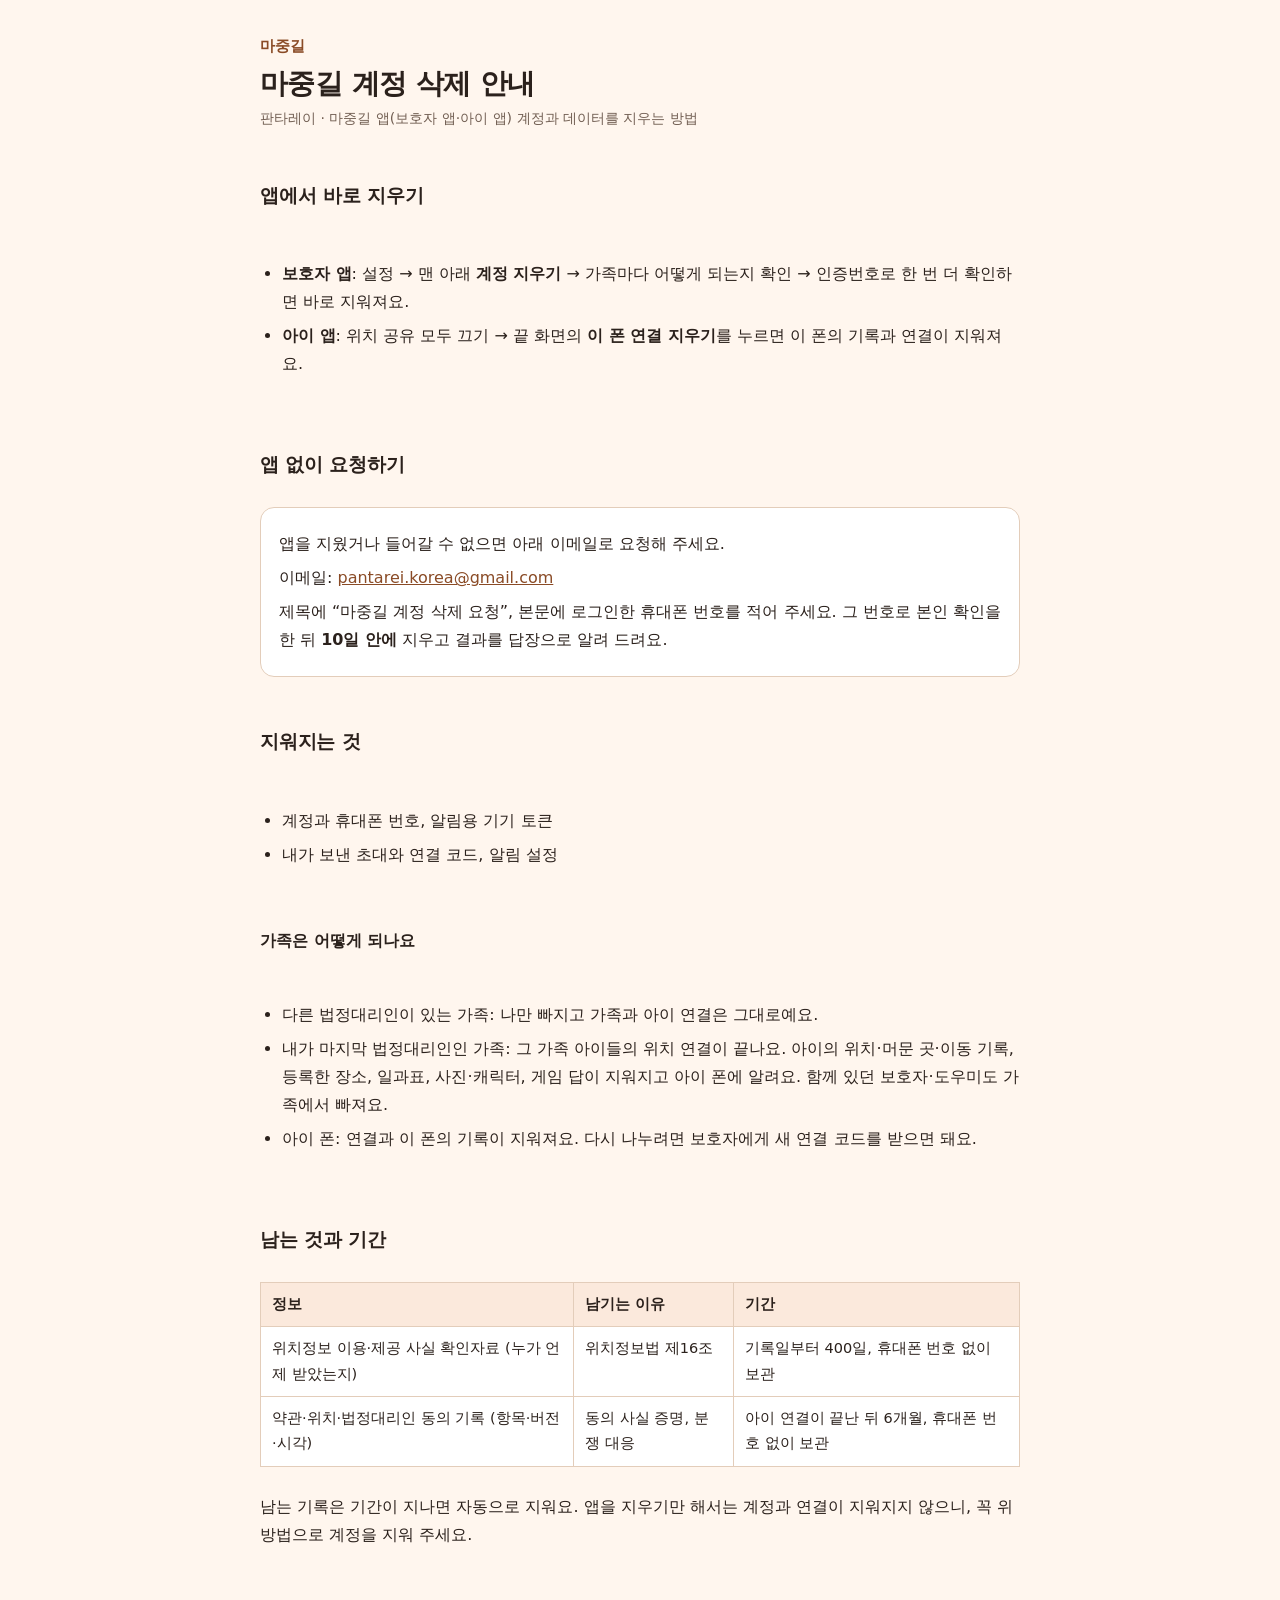
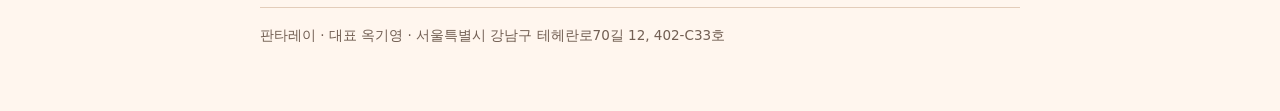
==== delete-account.html @ aea142fa "마중길 계정 삭제 안내" ====
<!doctype html>
<html lang="ko">
<head>
<meta charset="utf-8">
<meta name="viewport" content="width=device-width,initial-scale=1,viewport-fit=cover">
<title>마중길 계정 삭제 안내</title>
<link rel="stylesheet" href="style.css">
</head>
<body>
<main>
<header>
  <a class="brand" href="index.html">마중길</a>
  <h1>마중길 계정 삭제 안내</h1>
  <p class="meta">판타레이 · 마중길 앱(보호자 앱·아이 앱) 계정과 데이터를 지우는 방법</p>
</header>

<h2>앱에서 바로 지우기</h2>
<ul>
  <li><b>보호자 앱</b>: 설정 → 맨 아래 <b>계정 지우기</b> → 가족마다 어떻게 되는지 확인 → 인증번호로 한 번 더 확인하면 바로 지워져요.</li>
  <li><b>아이 앱</b>: 위치 공유 모두 끄기 → 끝 화면의 <b>이 폰 연결 지우기</b>를 누르면 이 폰의 기록과 연결이 지워져요.</li>
</ul>

<h2>앱 없이 요청하기</h2>
<div class="box">
  <p>앱을 지웠거나 들어갈 수 없으면 아래 이메일로 요청해 주세요.</p>
  <p>이메일: <a href="mailto:pantarei.korea@gmail.com">pantarei.korea@gmail.com</a></p>
  <p>제목에 “마중길 계정 삭제 요청”, 본문에 로그인한 휴대폰 번호를 적어 주세요. 그 번호로 본인 확인을 한 뒤 <b>10일 안에</b> 지우고 결과를 답장으로 알려 드려요.</p>
</div>

<h2>지워지는 것</h2>
<ul>
  <li>계정과 휴대폰 번호, 알림용 기기 토큰</li>
  <li>내가 보낸 초대와 연결 코드, 알림 설정</li>
</ul>
<h3>가족은 어떻게 되나요</h3>
<ul>
  <li>다른 법정대리인이 있는 가족: 나만 빠지고 가족과 아이 연결은 그대로예요.</li>
  <li>내가 마지막 법정대리인인 가족: 그 가족 아이들의 위치 연결이 끝나요. 아이의 위치·머문 곳·이동 기록, 등록한 장소, 일과표, 사진·캐릭터, 게임 답이 지워지고 아이 폰에 알려요. 함께 있던 보호자·도우미도 가족에서 빠져요.</li>
  <li>아이 폰: 연결과 이 폰의 기록이 지워져요. 다시 나누려면 보호자에게 새 연결 코드를 받으면 돼요.</li>
</ul>

<h2>남는 것과 기간</h2>
<div class="tw"><table>
  <thead><tr><th>정보</th><th>남기는 이유</th><th>기간</th></tr></thead>
  <tbody>
    <tr><td>위치정보 이용·제공 사실 확인자료 (누가 언제 받았는지)</td><td>위치정보법 제16조</td><td>기록일부터 400일, 휴대폰 번호 없이 보관</td></tr>
    <tr><td>약관·위치·법정대리인 동의 기록 (항목·버전·시각)</td><td>동의 사실 증명, 분쟁 대응</td><td>아이 연결이 끝난 뒤 6개월, 휴대폰 번호 없이 보관</td></tr>
  </tbody>
</table></div>
<p>남는 기록은 기간이 지나면 자동으로 지워요. 앱을 지우기만 해서는 계정과 연결이 지워지지 않으니, 꼭 위 방법으로 계정을 지워 주세요.</p>

<footer>
  판타레이 · 대표 옥기영 · 서울특별시 강남구 테헤란로70길 12, 402-C33호
</footer>
</main>
</body>
</html>
---- style.css ----
/* 마중길 정책 페이지 공용 스타일 (반뼘 정책 페이지와 같은 틀). 색은 앱 '살구' 테마(src/design/themes.ts)와 같은 계열 */
:root{--bg:#FFF6EE;--card:#FFFFFF;--ink:#2B211C;--sub:#725F53;--line:#E3CDBA;--accent:#8A4B26;--soft:#FBE9DC;
  --font:"Pretendard","Apple SD Gothic Neo","Noto Sans KR","Malgun Gothic",system-ui,sans-serif}
@media (prefers-color-scheme:dark){:root{--bg:#1A1410;--card:#241C17;--ink:#F6EBE2;--sub:#C4AE9F;--line:#4A3A30;--accent:#F0A878;--soft:#33271F;color-scheme:dark}}
*{box-sizing:border-box}
body{margin:0;background:var(--bg);color:var(--ink);font-family:var(--font);font-size:16px;line-height:1.75;
  padding:32px max(16px,env(safe-area-inset-right)) 64px max(16px,env(safe-area-inset-left))}
main{max-width:760px;margin:0 auto;display:flex;flex-direction:column;gap:20px}
header .brand{font-weight:800;font-size:15px;color:var(--accent);text-decoration:none}
h1{font-size:28px;line-height:1.3;margin:6px 0 4px;letter-spacing:-.02em}
.meta{color:var(--sub);font-size:14px;margin:0}
h2{font-size:19px;margin:28px 0 6px;letter-spacing:-.01em}
h3{font-size:16px;margin:16px 0 4px}
p,li{margin:6px 0}
ul,ol{padding-left:22px}
.box{background:var(--card);border:1px solid var(--line);border-radius:14px;padding:16px 18px}
.soft{background:var(--soft);border-radius:14px;padding:14px 18px}
.tw{overflow-x:auto}
table{border-collapse:collapse;width:100%;min-width:560px;font-size:14.5px;background:var(--card)}
th,td{border:1px solid var(--line);padding:9px 11px;text-align:left;vertical-align:top}
th{background:var(--soft);font-weight:700}
nav.docs{display:flex;flex-wrap:wrap;gap:8px 16px;font-size:14px}
a{color:var(--accent)}
footer{margin-top:32px;color:var(--sub);font-size:13.5px;border-top:1px solid var(--line);padding-top:16px}
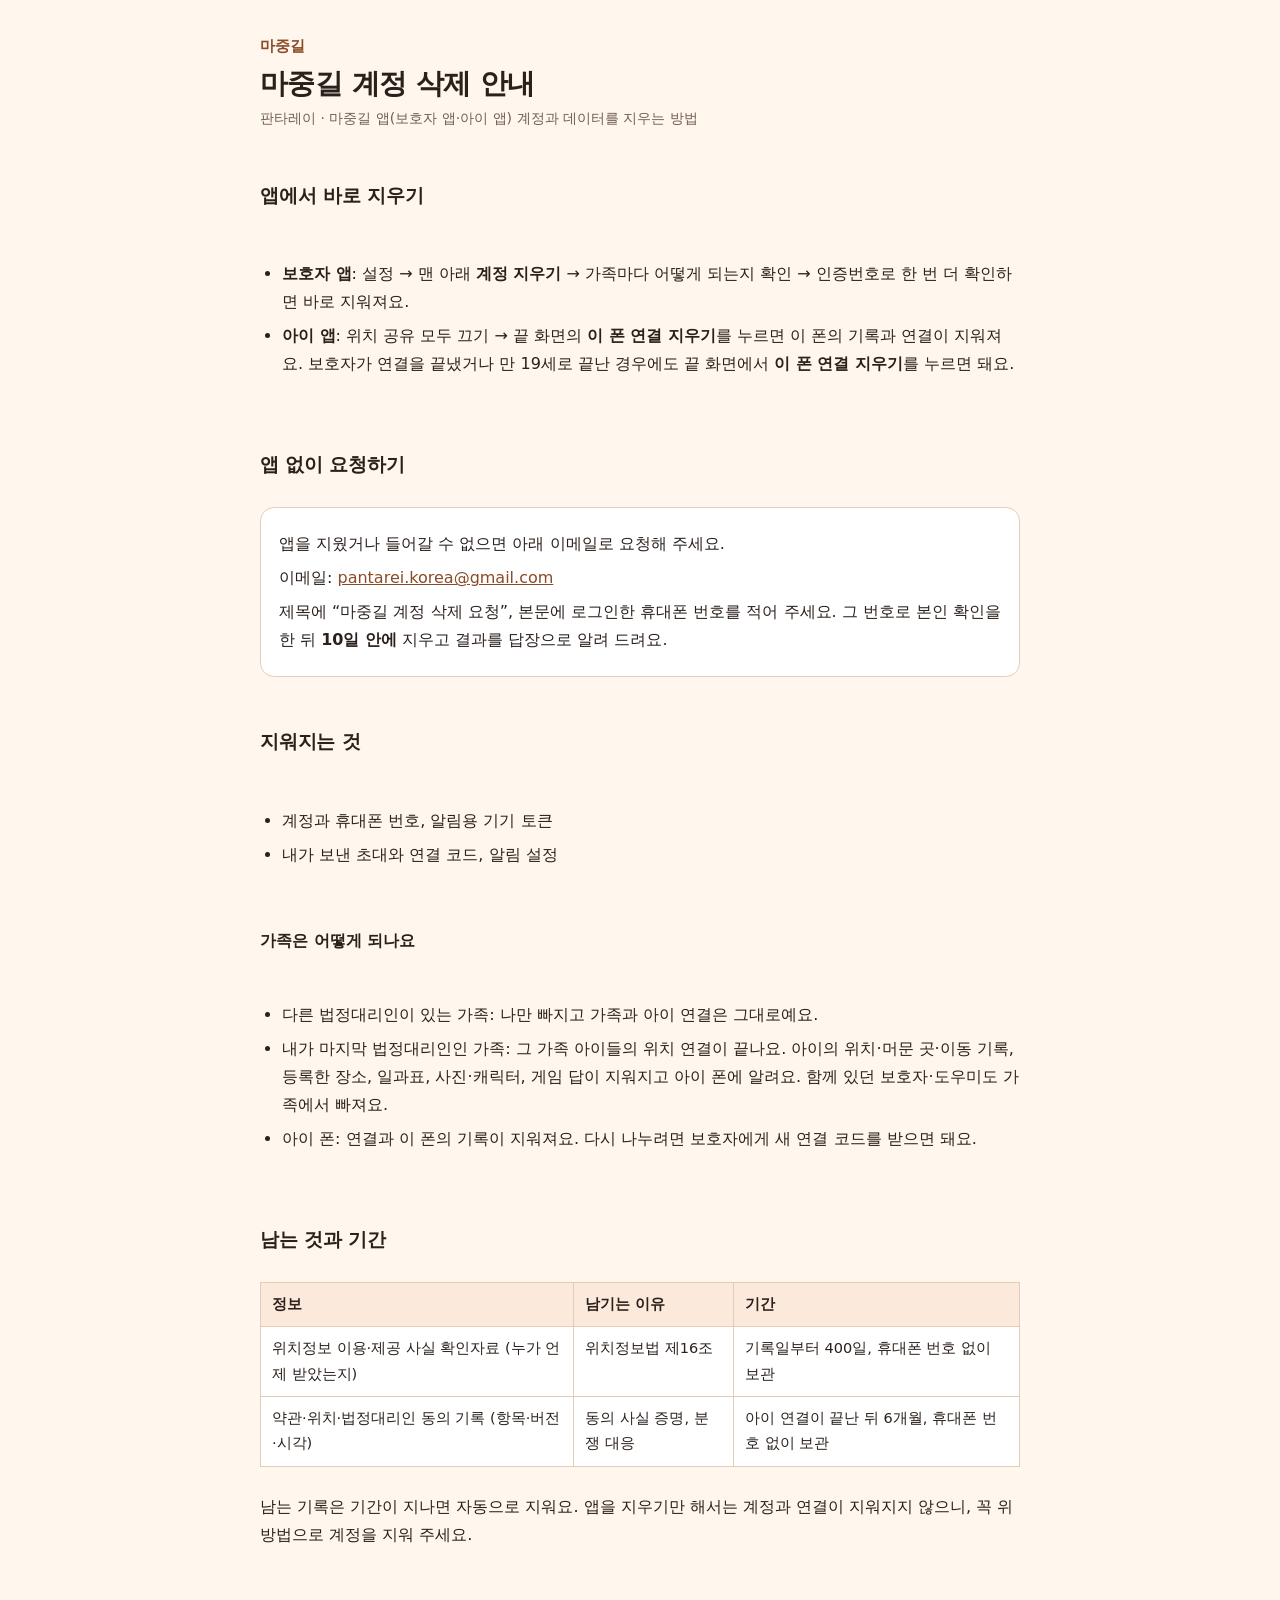
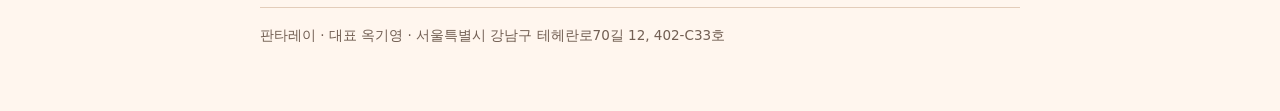
==== commit a92f04d0: "계정 삭제 안내: 연결이 끝난 아이 폰도 '이 폰 연결 지우기'로 지울 수 있음" ====
--- a/delete-account.html
+++ b/delete-account.html
@@ -17,7 +17,7 @@
 <h2>앱에서 바로 지우기</h2>
 <ul>
   <li><b>보호자 앱</b>: 설정 → 맨 아래 <b>계정 지우기</b> → 가족마다 어떻게 되는지 확인 → 인증번호로 한 번 더 확인하면 바로 지워져요.</li>
-  <li><b>아이 앱</b>: 위치 공유 모두 끄기 → 끝 화면의 <b>이 폰 연결 지우기</b>를 누르면 이 폰의 기록과 연결이 지워져요.</li>
+  <li><b>아이 앱</b>: 위치 공유 모두 끄기 → 끝 화면의 <b>이 폰 연결 지우기</b>를 누르면 이 폰의 기록과 연결이 지워져요. 보호자가 연결을 끝냈거나 만 19세로 끝난 경우에도 끝 화면에서 <b>이 폰 연결 지우기</b>를 누르면 돼요.</li>
 </ul>
 
 <h2>앱 없이 요청하기</h2>
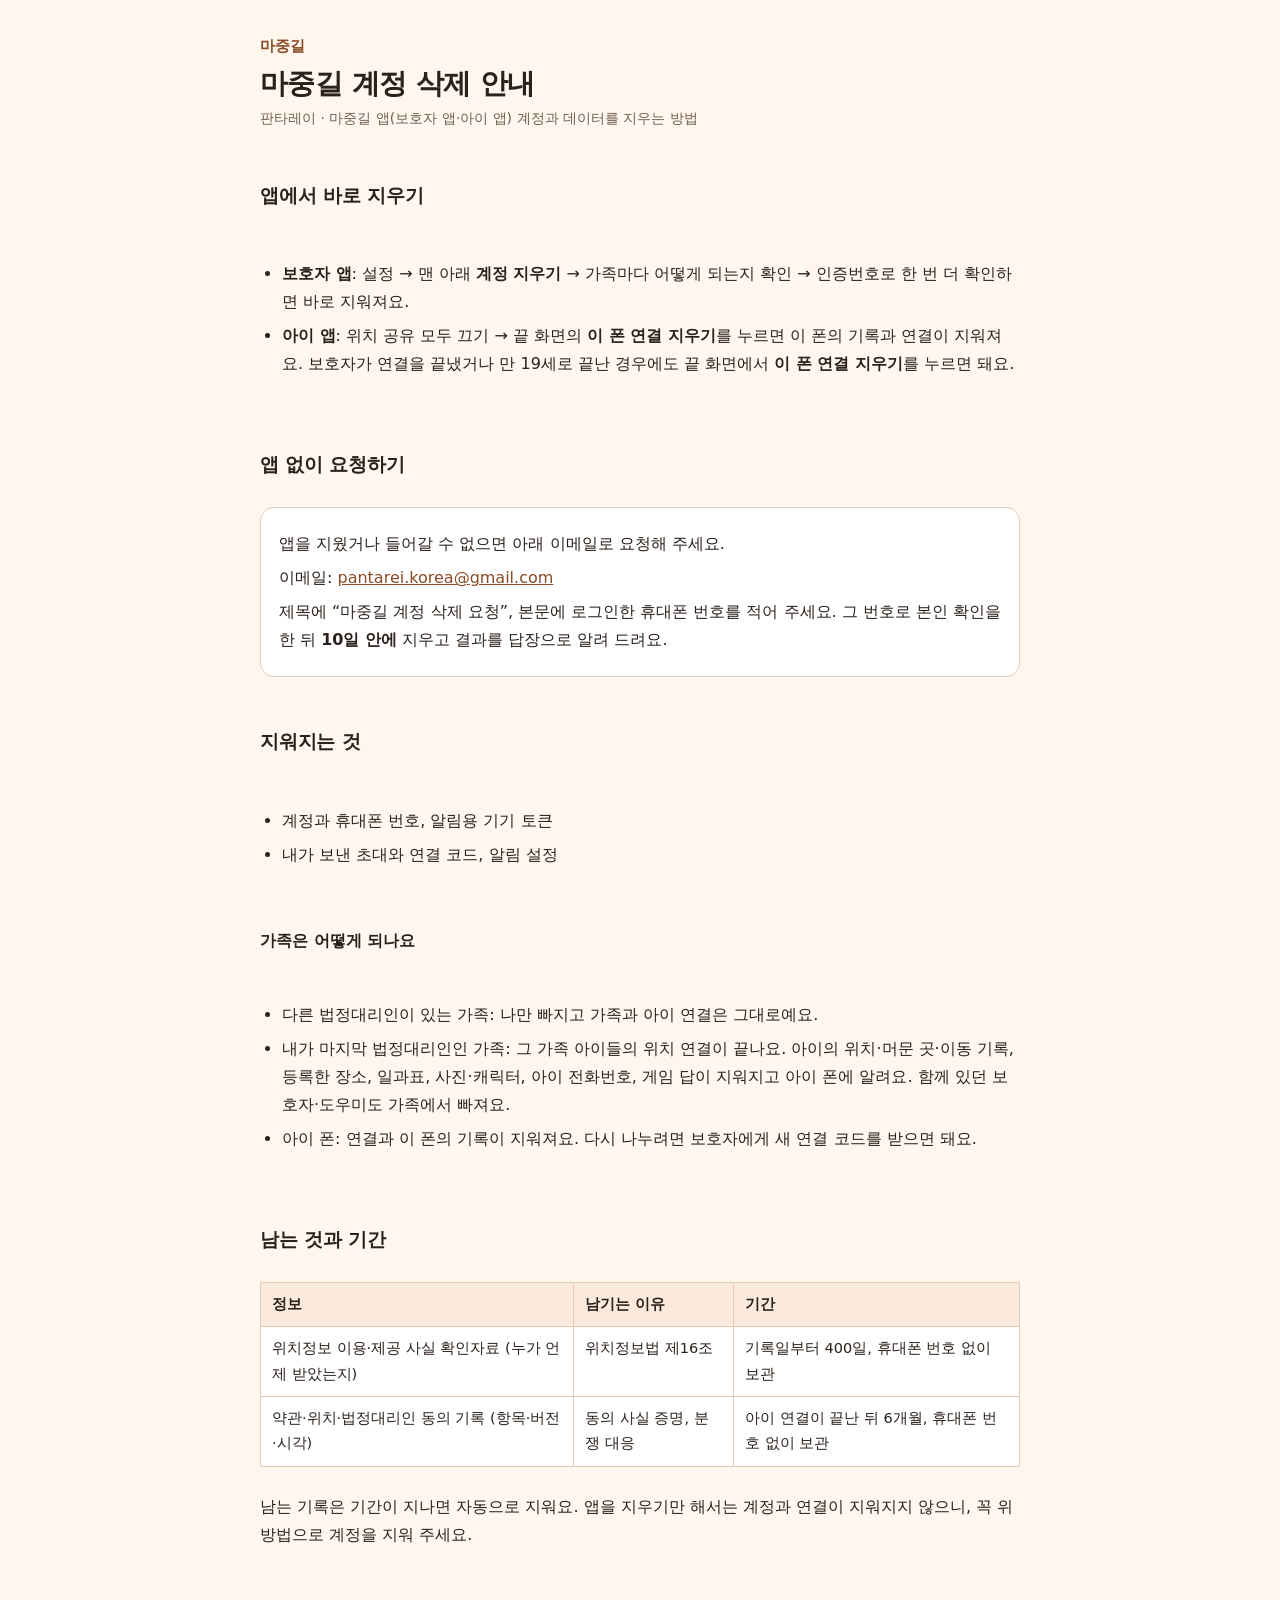
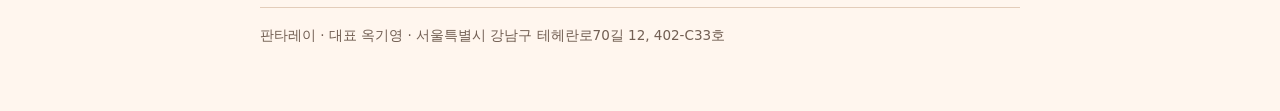
==== commit 8db2d2ad: "계정 삭제 안내: 지워지는 아이 정보에 아이 전화번호" ====
--- a/delete-account.html
+++ b/delete-account.html
@@ -35,7 +35,7 @@
 <h3>가족은 어떻게 되나요</h3>
 <ul>
   <li>다른 법정대리인이 있는 가족: 나만 빠지고 가족과 아이 연결은 그대로예요.</li>
-  <li>내가 마지막 법정대리인인 가족: 그 가족 아이들의 위치 연결이 끝나요. 아이의 위치·머문 곳·이동 기록, 등록한 장소, 일과표, 사진·캐릭터, 게임 답이 지워지고 아이 폰에 알려요. 함께 있던 보호자·도우미도 가족에서 빠져요.</li>
+  <li>내가 마지막 법정대리인인 가족: 그 가족 아이들의 위치 연결이 끝나요. 아이의 위치·머문 곳·이동 기록, 등록한 장소, 일과표, 사진·캐릭터, 아이 전화번호, 게임 답이 지워지고 아이 폰에 알려요. 함께 있던 보호자·도우미도 가족에서 빠져요.</li>
   <li>아이 폰: 연결과 이 폰의 기록이 지워져요. 다시 나누려면 보호자에게 새 연결 코드를 받으면 돼요.</li>
 </ul>
 
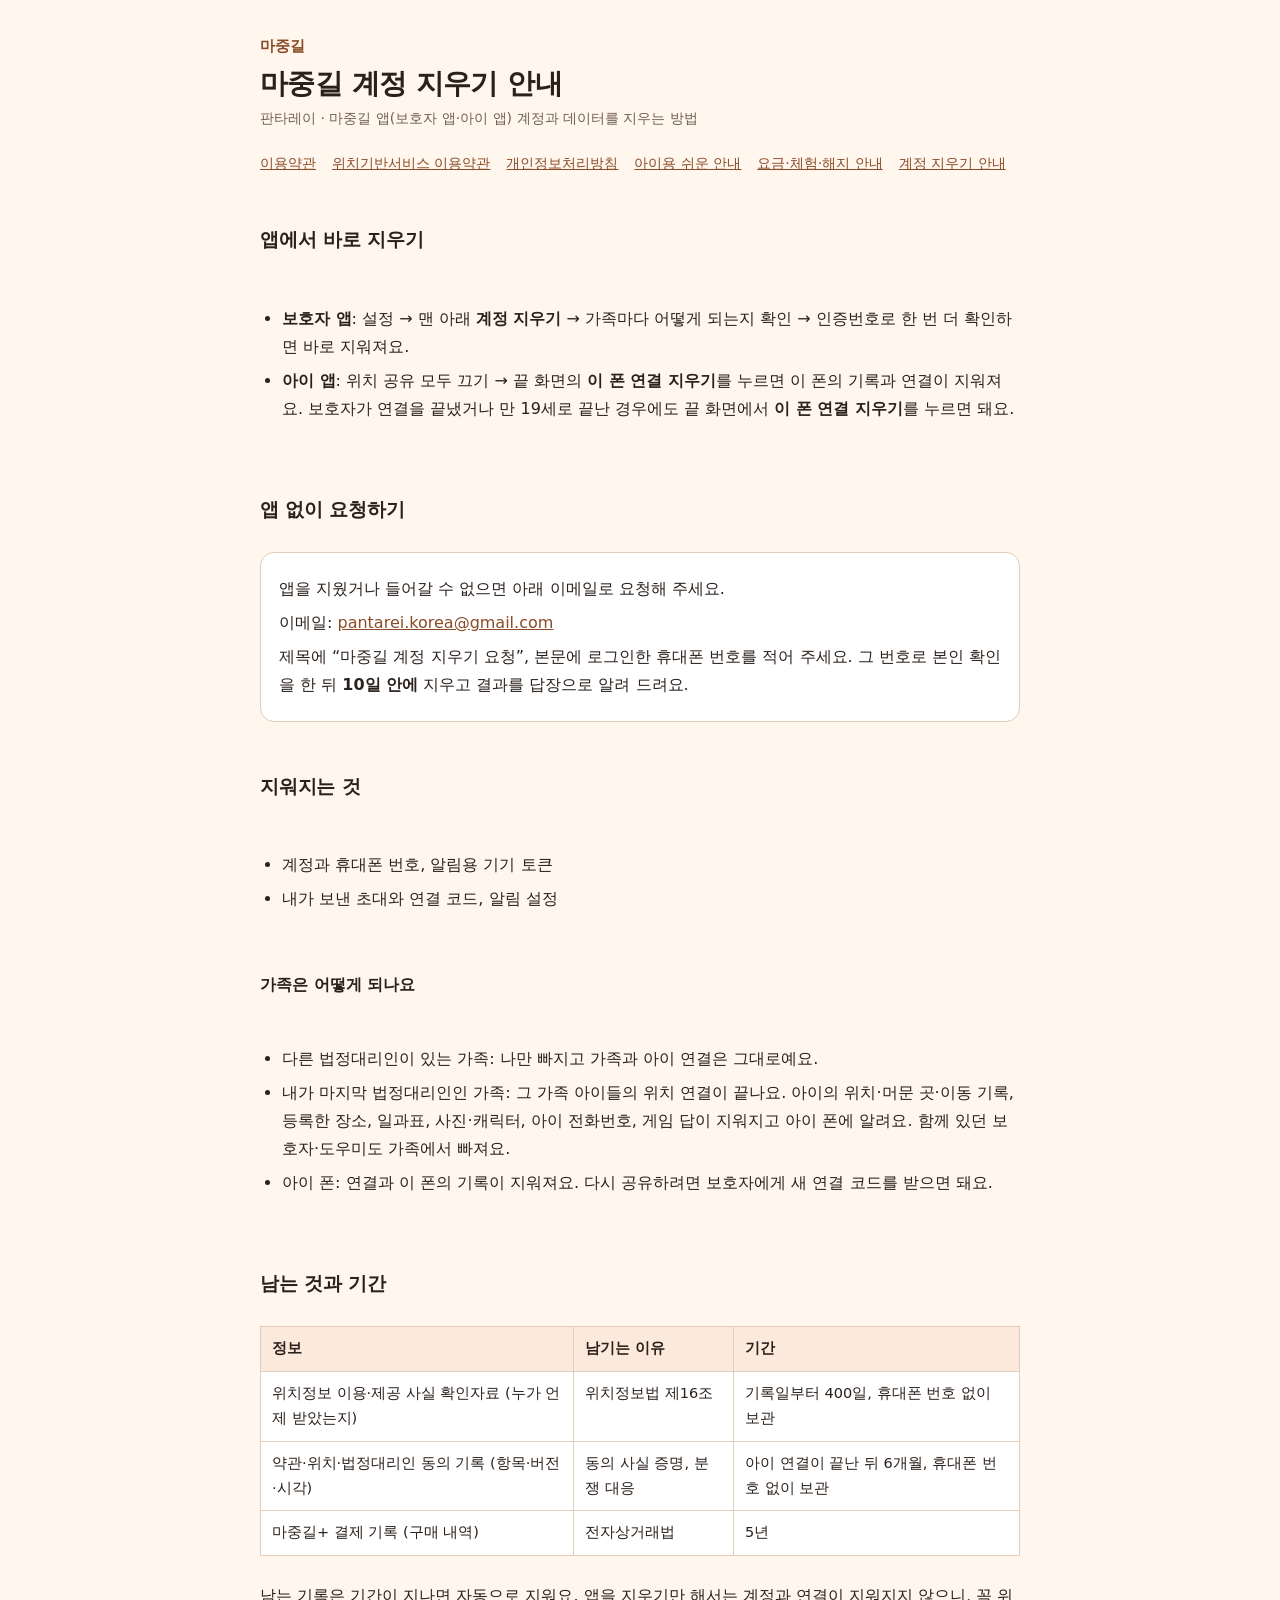
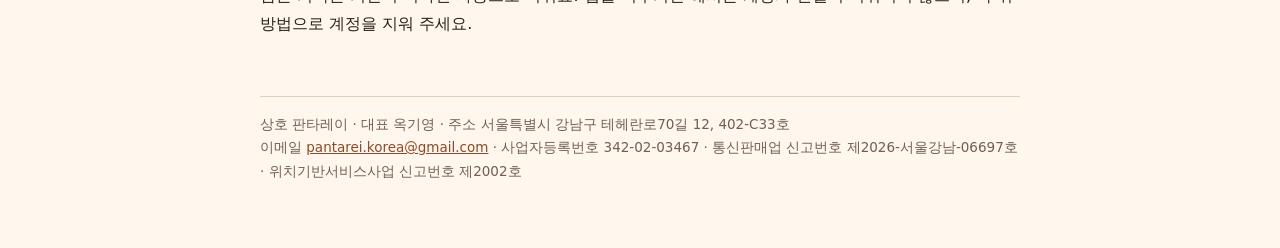
==== commit 0a4409d0: "정책 페이지 공개: 이용약관·위치약관·개인정보처리방침·아이용 안내·요금·체험·해지 안내, 첫 화면 마중길+ 요금" ====
--- a/delete-account.html
+++ b/delete-account.html
@@ -3,16 +3,20 @@
 <head>
 <meta charset="utf-8">
 <meta name="viewport" content="width=device-width,initial-scale=1,viewport-fit=cover">
-<title>마중길 계정 삭제 안내</title>
+<title>마중길 계정 지우기 안내</title>
 <link rel="stylesheet" href="style.css">
 </head>
 <body>
 <main>
 <header>
   <a class="brand" href="index.html">마중길</a>
-  <h1>마중길 계정 삭제 안내</h1>
+  <h1>마중길 계정 지우기 안내</h1>
   <p class="meta">판타레이 · 마중길 앱(보호자 앱·아이 앱) 계정과 데이터를 지우는 방법</p>
 </header>
+<!-- 파일 이름 delete-account는 Play 콘솔에 넣은 주소라 그대로 둔다. 말은 '계정 지우기' (말 맞추기 2-4, 2026-11-25) -->
+<nav class="docs" aria-label="정책 문서">
+  <a href="terms.html">이용약관</a><a href="location-terms.html">위치기반서비스 이용약관</a><a href="privacy.html">개인정보처리방침</a><a href="kids.html">아이용 쉬운 안내</a><a href="pricing.html">요금·체험·해지 안내</a><a href="delete-account.html">계정 지우기 안내</a>
+</nav>
 
 <h2>앱에서 바로 지우기</h2>
 <ul>
@@ -24,7 +28,7 @@
 <div class="box">
   <p>앱을 지웠거나 들어갈 수 없으면 아래 이메일로 요청해 주세요.</p>
   <p>이메일: <a href="mailto:pantarei.korea@gmail.com">pantarei.korea@gmail.com</a></p>
-  <p>제목에 “마중길 계정 삭제 요청”, 본문에 로그인한 휴대폰 번호를 적어 주세요. 그 번호로 본인 확인을 한 뒤 <b>10일 안에</b> 지우고 결과를 답장으로 알려 드려요.</p>
+  <p>제목에 “마중길 계정 지우기 요청”, 본문에 로그인한 휴대폰 번호를 적어 주세요. 그 번호로 본인 확인을 한 뒤 <b>10일 안에</b> 지우고 결과를 답장으로 알려 드려요.</p>
 </div>
 
 <h2>지워지는 것</h2>
@@ -36,7 +40,7 @@
 <ul>
   <li>다른 법정대리인이 있는 가족: 나만 빠지고 가족과 아이 연결은 그대로예요.</li>
   <li>내가 마지막 법정대리인인 가족: 그 가족 아이들의 위치 연결이 끝나요. 아이의 위치·머문 곳·이동 기록, 등록한 장소, 일과표, 사진·캐릭터, 아이 전화번호, 게임 답이 지워지고 아이 폰에 알려요. 함께 있던 보호자·도우미도 가족에서 빠져요.</li>
-  <li>아이 폰: 연결과 이 폰의 기록이 지워져요. 다시 나누려면 보호자에게 새 연결 코드를 받으면 돼요.</li>
+  <li>아이 폰: 연결과 이 폰의 기록이 지워져요. 다시 공유하려면 보호자에게 새 연결 코드를 받으면 돼요.</li>
 </ul>
 
 <h2>남는 것과 기간</h2>
@@ -45,12 +49,14 @@
   <tbody>
     <tr><td>위치정보 이용·제공 사실 확인자료 (누가 언제 받았는지)</td><td>위치정보법 제16조</td><td>기록일부터 400일, 휴대폰 번호 없이 보관</td></tr>
     <tr><td>약관·위치·법정대리인 동의 기록 (항목·버전·시각)</td><td>동의 사실 증명, 분쟁 대응</td><td>아이 연결이 끝난 뒤 6개월, 휴대폰 번호 없이 보관</td></tr>
+    <tr><td>마중길+ 결제 기록 (구매 내역)</td><td>전자상거래법</td><td>5년</td></tr>
   </tbody>
 </table></div>
 <p>남는 기록은 기간이 지나면 자동으로 지워요. 앱을 지우기만 해서는 계정과 연결이 지워지지 않으니, 꼭 위 방법으로 계정을 지워 주세요.</p>
 
 <footer>
-  판타레이 · 대표 옥기영 · 서울특별시 강남구 테헤란로70길 12, 402-C33호
+  상호 판타레이 · 대표 옥기영 · 주소 서울특별시 강남구 테헤란로70길 12, 402-C33호<br>
+  이메일 <a href="mailto:pantarei.korea@gmail.com">pantarei.korea@gmail.com</a> · 사업자등록번호 342-02-03467 · 통신판매업 신고번호 제2026-서울강남-06697호 · 위치기반서비스사업 신고번호 제2002호
 </footer>
 </main>
 </body>
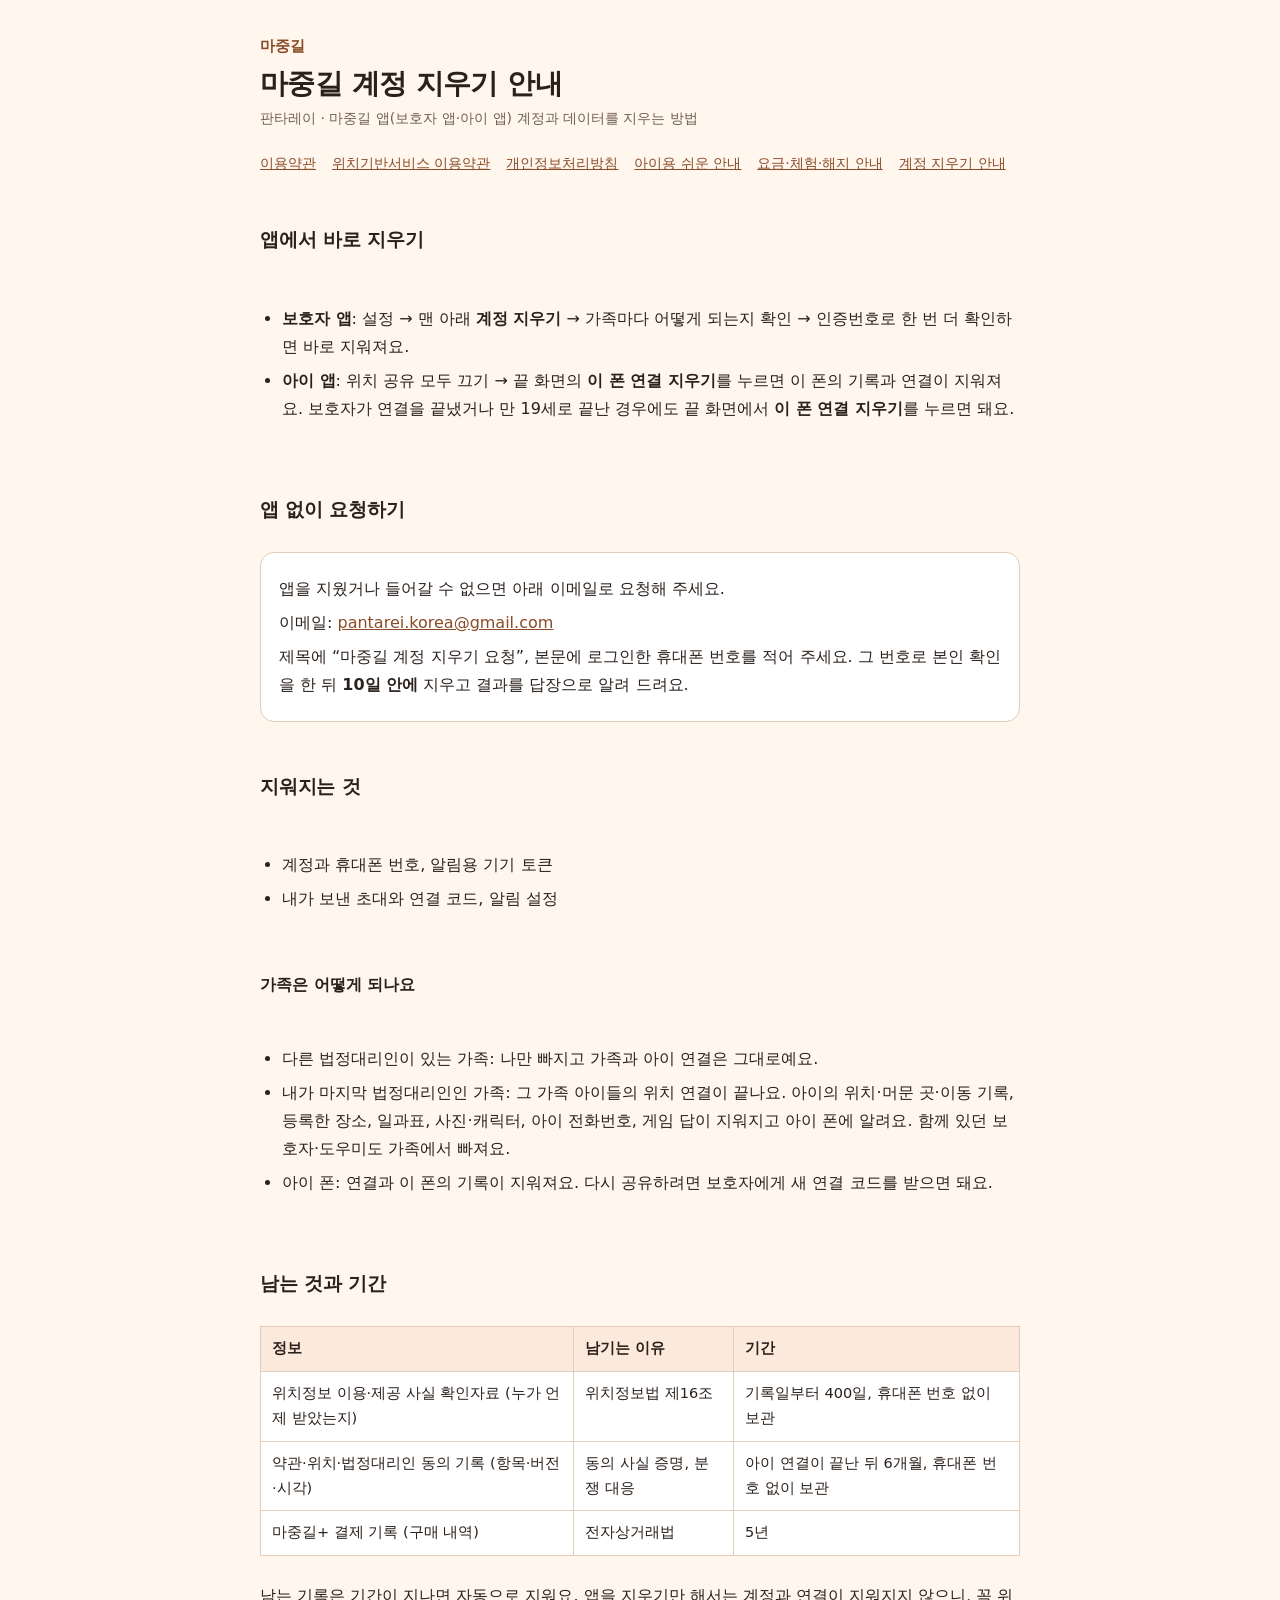
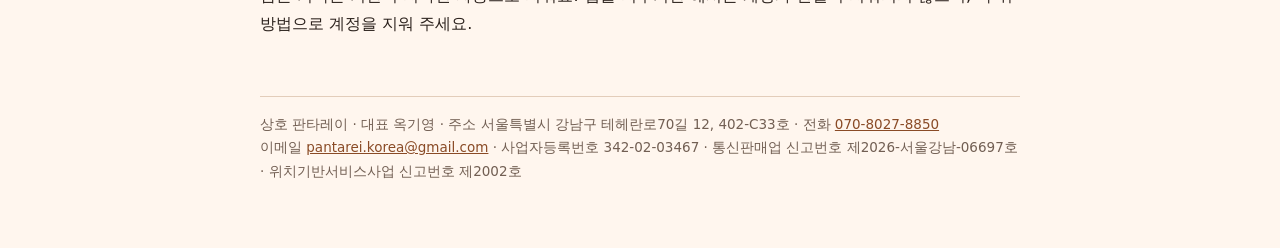
==== commit 63852488: "사업자 정보 바닥글에 전화 070-8027-8850" ====
--- a/delete-account.html
+++ b/delete-account.html
@@ -55,7 +55,7 @@
 <p>남는 기록은 기간이 지나면 자동으로 지워요. 앱을 지우기만 해서는 계정과 연결이 지워지지 않으니, 꼭 위 방법으로 계정을 지워 주세요.</p>
 
 <footer>
-  상호 판타레이 · 대표 옥기영 · 주소 서울특별시 강남구 테헤란로70길 12, 402-C33호<br>
+  상호 판타레이 · 대표 옥기영 · 주소 서울특별시 강남구 테헤란로70길 12, 402-C33호 · 전화 <a href="tel:07080278850">070-8027-8850</a><br>
   이메일 <a href="mailto:pantarei.korea@gmail.com">pantarei.korea@gmail.com</a> · 사업자등록번호 342-02-03467 · 통신판매업 신고번호 제2026-서울강남-06697호 · 위치기반서비스사업 신고번호 제2002호
 </footer>
 </main>
